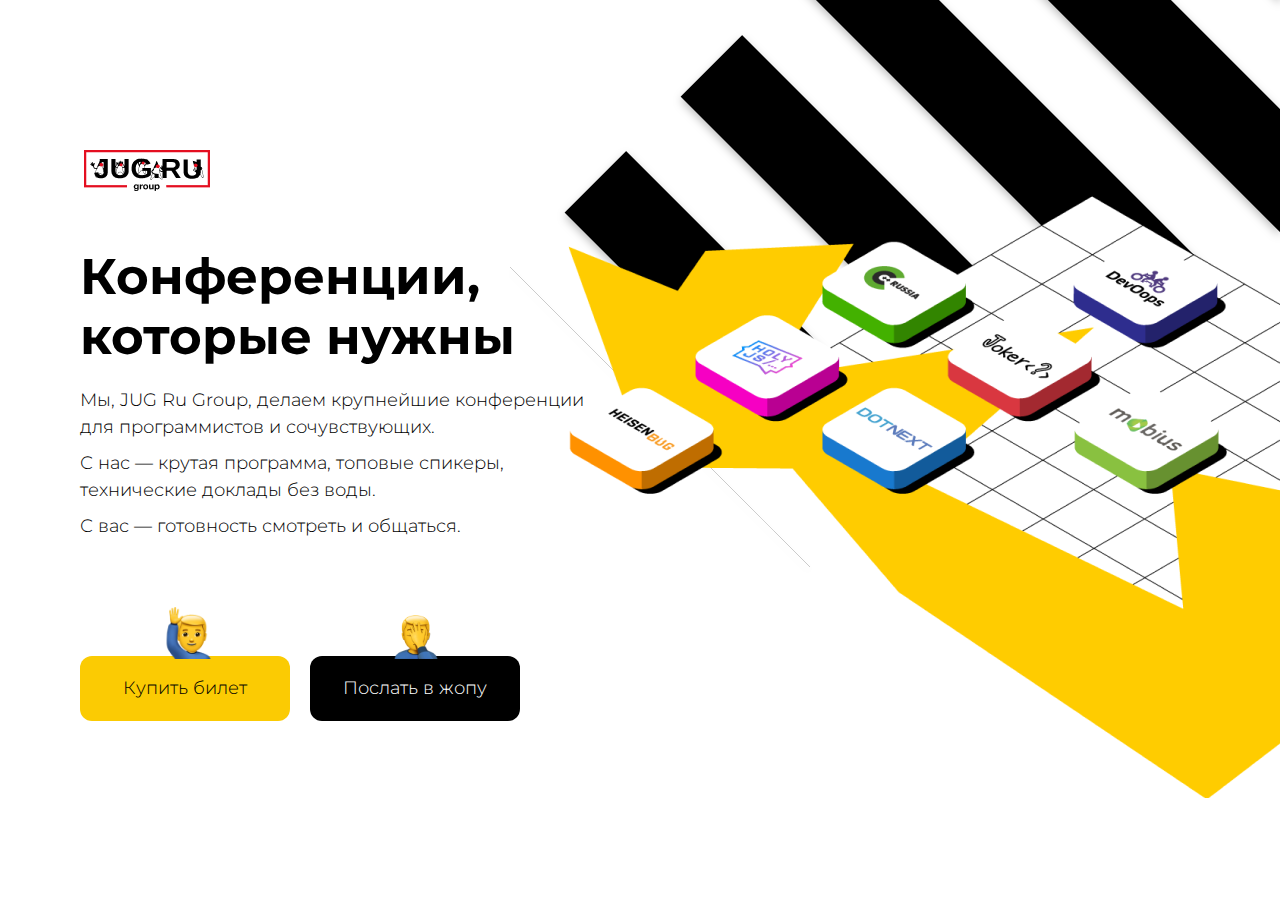
==== index.html @ ccc9b50e "fix adaptability" ====
<!DOCTYPE html><html lang="en"><head><meta charset="UTF-8"><meta name="viewport" content="width=device-width, initial-scale=1.0"><meta name="description" content="Тестовое задание Jug.Ru"><title>Тестовое задание Jug.Ru (Салабай В.Э.)</title><link href="main.8eb572af5f1633dbd9f7.css" rel="stylesheet"></head><body><section class="wrapper"><div class="promo"><div class="promo__info"><a class="logo promo__logo"><img src="logo.png" alt="Логотип Jug.ru"></a><h1 class="promo__title">Конференции, которые нужны</h1><div class="promo__desc"> <p class="promo__text">Мы, JUG Ru Group, делаем крупнейшие конференции для программистов и сочувствующих.</p><p class="promo__text">С нас — крутая программа, топовые спикеры, технические доклады без воды.</p><p class="promo__text">С вас — готовность смотреть и общаться.</p></div><div class="promo__buttons"><a class="button button_theme_primary promo__button promo__button_type_buy" href="#">Купить билет</a><a class="button button_theme_secondary promo__button promo__button_type_go-away" href="#go-away">Послать в жопу</a></div></div><div class="promo__images"><div class="promo__image-animated"></div><div class="promo__image"></div></div></div><div class="modal" id="go-away"><div class="questions"><div class="frame question-about-offline"><h3 class="frame__title question-about-offline__title">Я хочу знать, когда будет офлайн</h3><div class="subscription"><form class="subscription__form"><input class="subscription__input" type="email" placeholder="Укажите email"><button class="subscription__button" type="submit">Подписаться</button></form><p class="subscription__agreement">Нажимая на кнопку вы  соглашаетесь на обработку <a class="subscription-agreement__link" href="#">персональных данных</a></p><p class="subscription__thank">Спасибо, что подписались на нашу рассылку!</p></div></div><div class="frame frame-background-color-black question-why"><h3 class="frame__title question-why__title">Идите в жопу!</h3><ul class="question-why__answers"><li class="question-why__answer"><button class="button-question" value="over price">Вы свои цены видели?</button></li><li class="question-why__answer"><button class="button-question" value="bullshit">Доклады ни о чем</button></li><li class="question-why__answer"><button class="button-question" value="are you crazy">У вас там всё хорошо?</button></li><li class="question-why__answer"><button class="button-question" value="no money">Денег нет, но вы держитесь</button></li></ul><p class="question-why__thank">Спасибо, что поделились!</p></div></div><a class="modal__button-close" href="#" id="come-back">Я кликнул просто посмотреть</a></div></section><script type="text/javascript" src="main.8eb572af5f1633dbd9f7.js"></script></body></html>
---- main.8eb572af5f1633dbd9f7.css ----
@import url(https://fonts.googleapis.com/css2?family=Montserrat:wght@300;400;600;700&display=swap);a,abbr,acronym,address,applet,article,aside,audio,b,big,blockquote,body,canvas,caption,center,cite,code,dd,del,details,dfn,div,dl,dt,em,embed,fieldset,figcaption,figure,footer,form,h1,h2,h3,h4,h5,h6,header,hgroup,html,i,iframe,img,ins,kbd,label,legend,li,mark,menu,nav,object,ol,output,p,pre,q,ruby,s,samp,section,small,span,strike,strong,sub,summary,sup,table,tbody,td,tfoot,th,thead,time,tr,tt,u,ul,var,video{margin:0;padding:0;border:0;font-size:100%;font:inherit;vertical-align:baseline}article,aside,details,figcaption,figure,footer,header,hgroup,menu,nav,section{display:block}body{line-height:1}ol,ul{list-style:none}blockquote,q{quotes:none}blockquote:after,blockquote:before,q:after,q:before{content:"";content:none}table{border-collapse:collapse;border-spacing:0}
/*! normalize.css v8.0.1 | MIT License | github.com/necolas/normalize.css */html{line-height:1.15;-webkit-text-size-adjust:100%}body{margin:0}main{display:block}h1{font-size:2em;margin:.67em 0}hr{-webkit-box-sizing:content-box;box-sizing:content-box;height:0;overflow:visible}pre{font-family:monospace,monospace;font-size:1em}a{background-color:transparent}abbr[title]{border-bottom:none;text-decoration:underline;-webkit-text-decoration:underline dotted;text-decoration:underline dotted}b,strong{font-weight:bolder}code,kbd,samp{font-family:monospace,monospace;font-size:1em}small{font-size:80%}sub,sup{font-size:75%;line-height:0;position:relative;vertical-align:baseline}sub{bottom:-.25em}sup{top:-.5em}img{border-style:none}button,input,optgroup,select,textarea{font-family:inherit;font-size:100%;line-height:1.15;margin:0}button,input{overflow:visible}button,select{text-transform:none}[type=button],[type=reset],[type=submit],button{-webkit-appearance:button}[type=button]::-moz-focus-inner,[type=reset]::-moz-focus-inner,[type=submit]::-moz-focus-inner,button::-moz-focus-inner{border-style:none;padding:0}[type=button]:-moz-focusring,[type=reset]:-moz-focusring,[type=submit]:-moz-focusring,button:-moz-focusring{outline:1px dotted ButtonText}fieldset{padding:.35em .75em .625em}legend{-webkit-box-sizing:border-box;box-sizing:border-box;color:inherit;display:table;max-width:100%;padding:0;white-space:normal}progress{vertical-align:baseline}textarea{overflow:auto}[type=checkbox],[type=radio]{-webkit-box-sizing:border-box;box-sizing:border-box;padding:0}[type=number]::-webkit-inner-spin-button,[type=number]::-webkit-outer-spin-button{height:auto}[type=search]{-webkit-appearance:textfield;outline-offset:-2px}[type=search]::-webkit-search-decoration{-webkit-appearance:none}::-webkit-file-upload-button{-webkit-appearance:button;font:inherit}details{display:block}summary{display:list-item}[hidden],template{display:none}.button{display:inline-block;width:210px;height:65px;padding:19px 33px;border:none;border-radius:12px;font-size:18px;font-weight:300;line-height:27px;text-align:center;text-decoration:none;-webkit-box-sizing:border-box;box-sizing:border-box}.button_theme_primary{background-color:#fbcb03;color:#000}.button_theme_primary:hover{background-color:#e6b901}.button_theme_secondary{background-color:#000;color:#fff}.button_theme_secondary:hover{background-color:rgba(0,0,0,.8)}@media screen and (max-width:768px){.button{width:203px;height:50px;padding:14px 33px;font-size:14px;line-height:21px}}@media screen and (max-width:500px){.button{width:133px;height:42px;padding:12px 18px;font-size:11px;line-height:16px}}.button-question{max-width:441px;width:100%;height:50px;white-space:nowrap;padding:0 20px;background-color:#000;border:1px solid #fff;border-radius:45px;color:#fff;font-size:14px;cursor:pointer;-webkit-box-sizing:border-box;box-sizing:border-box;outline:none}.button-question:hover{color:#000;background-color:#fff}@media screen and (max-width:500px){.button-question{height:35px;font-size:12px;line-height:16px}}.logo{display:inline-block}.modal{position:fixed;top:0;right:0;bottom:0;left:0;padding:90px 50px 85px;background:#fff;z-index:1050;opacity:0;-webkit-transition:opacity .4s ease-in;transition:opacity .4s ease-in;pointer-events:none}.modal:target{opacity:1;overflow-y:auto;pointer-events:auto}.modal__button-close{font-size:28px;font-weight:600;line-height:36px;position:relative;padding-left:55px;color:#000;text-decoration:none}.modal__button-close:before{content:"";display:inline-block;-webkit-box-sizing:border-box;box-sizing:border-box;width:30px;height:30px;border-bottom:4px solid #000;border-left:4px solid #000;position:absolute;top:3px;left:20px;-webkit-transform:rotate(45deg);transform:rotate(45deg)}@media screen and (max-width:768px){.modal__button-close:before{top:-3px;left:4px}}@media screen and (max-width:500px){.modal__button-close:before{top:-3px;left:4px;width:15px;height:15px}}@media screen and (max-width:768px){.modal__button-close{font-size:20px;line-height:26px;padding-left:38px}}@media screen and (max-width:500px){.modal__button-close{font-size:14px;line-height:18px;padding-left:38px}}@media screen and (max-width:768px){.modal{padding:60px;text-align:center}}@media screen and (max-width:500px){.modal{padding:20px}}.frame{-webkit-box-flex:1;-ms-flex:1 1 50%;flex:1 1 50%;max-width:610px;height:498px;-webkit-box-sizing:border-box;box-sizing:border-box;padding:50px 50px 0;border-radius:20px;border:1px solid #e5e5e5}.frame-background-color-black{background-color:#000;color:#fff}.frame__title{font-size:28px;font-weight:600;line-height:36px;text-align:left}@media screen and (max-width:768px){.frame__title{font-size:16px;line-height:21px}}@media screen and (max-width:768px){.frame{max-width:none;border:none}}.promo{display:grid;grid-template-columns:repeat(3,1fr);grid-template-rows:repeat(2,1fr);max-width:1400px;margin:0 auto}.promo__info{grid-row:1/3;grid-column:1/4;margin:150px 0 20px 80px;z-index:2}@media screen and (max-width:1250px){.promo__info{margin-top:130px}}@media screen and (max-width:1024px){.promo__info{margin-top:225px}}@media screen and (max-width:768px){.promo__info{margin-left:60px}}@media screen and (max-width:500px){.promo__info{margin:233px 15px 20px 20px}}.promo__logo{width:126px;margin-bottom:53px;margin-left:4px}@media screen and (max-width:768px){.promo__logo{margin-bottom:47px}}@media screen and (max-width:500px){.promo__logo{width:111px;margin-bottom:28px;margin-left:0}}.promo__title{font-size:50px;font-weight:700;line-height:60px;margin:0 0 20px;max-width:540px}@media screen and (max-width:768px){.promo__title{font-size:36px;line-height:43px;max-width:450px}}@media screen and (max-width:500px){.promo__title{font-size:28px;line-height:34px;max-width:350px}}.promo__desc{font-size:18px;font-weight:300;line-height:27px;margin-bottom:116px;max-width:540px}@media screen and (max-width:768px){.promo__desc{font-size:16px;line-height:24px;max-width:480px;margin-bottom:86px}}@media screen and (max-width:500px){.promo__desc{font-size:12px;line-height:18px;margin-bottom:58px;max-width:280px}}.promo__text{margin-bottom:9px}@media screen and (max-width:500px){.promo__text{margin-bottom:8px}}.promo__images{position:relative;grid-row:1/3;grid-column:2/4;overflow:hidden;z-index:1}@media screen and (max-width:500px){.promo__images{grid-column:1/4}}.promo__image-animated{position:absolute;width:150%;height:590px;top:-23px;right:0;overflow:hidden;-webkit-filter:drop-shadow(0 4px 4px rgba(0,0,0,.25));filter:drop-shadow(0 4px 4px rgba(0,0,0,.25))}.promo__image-animated:after{display:inline-block;content:"";position:absolute;top:-120px;right:-220px;width:820px;height:820px;background-image:repeating-linear-gradient(transparent,transparent 77px,#000 0,#000 164px);-webkit-transform:rotate(-135deg);transform:rotate(-135deg);background-position:50%;background-size:320px;-webkit-animation:scrollBad 10s linear infinite;animation:scrollBad 10s linear infinite;z-index:-1}@-webkit-keyframes scrollBad{0%{background-position:0 0}to{background-position:820px 820px}}@keyframes scrollBad{0%{background-position:0 0}to{background-position:820px 820px}}@media screen and (max-width:1250px){.promo__image-animated{-webkit-transform:scale(.8);transform:scale(.8);top:-60px;right:-150px}}@media screen and (max-width:1024px){.promo__image-animated{-webkit-transform:scale(.7);transform:scale(.7);top:-160px;right:-150px}}@media screen and (max-width:768px){.promo__image-animated{-webkit-transform:scale(.6);transform:scale(.6);top:-200px;right:-210px;width:200%}}@media screen and (max-width:600px){.promo__image-animated{-webkit-transform:scale(.5);transform:scale(.5);right:-280px;width:230%}}@media screen and (max-width:500px){.promo__image-animated{-webkit-transform:scale(.4);transform:scale(.4);top:-263px;right:-320px;width:210%}}@media screen and (max-width:320px){.promo__image-animated{top:-243px;right:-290px;width:250%}}.promo__image{position:relative;margin-top:187px;height:611px;background:url(0531470d0b500984658a4d31791e6f87.png) no-repeat;background-size:contain;background-position:100%}@media screen and (max-width:1250px){.promo__image{margin-left:35%;margin-top:140px}}@media screen and (max-width:1024px){.promo__image{margin-left:25%;margin-top:0}}@media screen and (max-width:768px){.promo__image{margin-right:-8px;margin-left:17%;margin-top:-30px}}@media screen and (max-width:500px){.promo__image{margin-top:-93px}}@media screen and (max-width:320px){.promo__image{margin-right:0;margin-left:16%;margin-top:-133px}}.promo__buttons .button:first-child{margin-right:20px}@media screen and (max-width:500px){.promo__buttons .button:first-child{margin-right:14px}}.promo__button{position:relative}.promo__button:before{content:"";display:inline-block;position:absolute;top:0;left:0;background-size:contain}.promo__button_type_buy:before{width:52px;height:52px;background-image:url(2744b08a8b315a1793cc5ee055fe0ab9.png);top:-49px;left:83px}@media screen and (max-width:500px){.promo__button_type_buy:before{width:35px;height:34px;top:-34px;left:50px}}.promo__button_type_go-away:before{width:44px;height:44px;background-image:url(30cf911653f4abfeaf3809a67dad6f0c.png);top:-41px;left:84px}@media screen and (max-width:500px){.promo__button_type_go-away:before{width:28px;height:28px;top:-28px;left:52px}}@media screen and (max-width:1250px){.promo{grid-template-columns:repeat(3,1fr)}}.questions{display:-webkit-box;display:-ms-flexbox;display:flex;-webkit-box-pack:center;-ms-flex-pack:center;justify-content:center;margin:0 auto 75px}@media screen and (max-width:768px){.questions{-webkit-box-orient:vertical;-webkit-box-direction:normal;-ms-flex-direction:column;flex-direction:column;margin-bottom:60px}}@media screen and (max-width:500px){.questions{margin-bottom:6px}}.question-about-offline{margin-right:45px}.question-about-offline__title{margin:0 0 150px 55px;position:relative;max-width:300px}@media screen and (max-width:768px){.question-about-offline__title{margin-left:75px;margin-bottom:63px}}@media screen and (max-width:500px){.question-about-offline__title{margin-left:70px;margin-bottom:35px}}.question-about-offline__title:before{content:"";display:inline-block;position:absolute;top:5px;left:-80px;width:60px;height:60px;background-image:url(2744b08a8b315a1793cc5ee055fe0ab9.png);background-size:cover}@media screen and (max-width:500px){.question-about-offline__title:before{width:40px;height:40px;top:0;left:-50px}}@media screen and (max-width:1250px){.question-about-offline{margin-right:10px}}@media screen and (max-width:768px){.question-about-offline{-webkit-box-ordinal-group:3;-ms-flex-order:2;order:2;margin-right:0}}@media screen and (max-width:500px){.question-about-offline{padding:30px 0}}.question-why__title{margin:0 0 80px 55px;position:relative}.question-why__title:before{content:"";display:inline-block;position:absolute;top:-13px;left:-81px;width:60px;height:60px;background-image:url(30cf911653f4abfeaf3809a67dad6f0c.png);background-size:cover}@media screen and (max-width:500px){.question-why__title:before{width:40px;height:40px;top:-10px;left:-51px}}@media screen and (max-width:768px){.question-why__title{margin-left:75px}}@media screen and (max-width:500px){.question-why__title{margin-left:40px;margin-bottom:49px}}.question-why__answers{text-align:center}.question-why__answer{margin-bottom:20px;display:block}@media screen and (max-width:500px){.question-why__answer{margin-bottom:10px}}.question-why__thank{display:none;font-size:28px;line-height:36px;font-weight:600;text-align:center;margin-top:130px;margin-bottom:50px;position:relative}.question-why__thank:before{content:"";display:inline-block;position:absolute;top:-120px;left:195px;width:100px;height:100px;background-image:url(e530774f63c673fd638f4cde5f1fc2ba.png)}.question-why_status_success .question-why__answer,.question-why_status_success .question-why__answers,.question-why_status_success .question-why__title{display:none}.question-why_status_success .question-why__thank{display:block}@media screen and (max-width:768px){.question-why{-webkit-box-ordinal-group:2;-ms-flex-order:1;order:1;margin-bottom:20px}}@media screen and (max-width:500px){.question-why{margin-bottom:10px}}.subscription__form{margin-bottom:100px;display:-webkit-box;display:-ms-flexbox;display:flex;-ms-flex-wrap:wrap;flex-wrap:wrap}@media screen and (max-width:1250px){.subscription__form{margin-bottom:20px}}@media screen and (max-width:768px){.subscription__form{margin-bottom:20px}}@media screen and (max-width:500px){.subscription__form{-ms-flex-wrap:nowrap;flex-wrap:nowrap}}.subscription__input{background-color:#f8f8f8;border:none;padding:16px 28px;border-radius:7px;outline:none;margin-right:10px;margin-bottom:20px;min-width:141px}.subscription__input::-webkit-input-placeholder{color:#a9a9a9;font-size:14px;line-height:14px}.subscription__input::-moz-placeholder{color:#a9a9a9;font-size:14px;line-height:14px}.subscription__input:-ms-input-placeholder{color:#a9a9a9;font-size:14px;line-height:14px}.subscription__input::-ms-input-placeholder{color:#a9a9a9;font-size:14px;line-height:14px}.subscription__input::placeholder{color:#a9a9a9;font-size:14px;line-height:14px}@media screen and (max-width:500px){.subscription__input::-webkit-input-placeholder{font-size:11px}.subscription__input::-moz-placeholder{font-size:11px}.subscription__input:-ms-input-placeholder{font-size:11px}.subscription__input::-ms-input-placeholder{font-size:11px}.subscription__input::placeholder{font-size:11px}}@media screen and (max-width:500px){.subscription__input{padding:11px 14px}}.subscription__button{width:161px;height:50px;padding:16px 30px;margin:0 auto;border:1px solid #e5e5e5;border-radius:11px;font-size:14px;line-height:18px;cursor:pointer;outline:none}@media screen and (max-width:500px){.subscription__button{width:103px;height:38px;font-size:11px;line-height:14px;padding:12px}}.subscription__agreement{font-size:12px;line-height:18px;color:#e5e5e5;max-width:235px}.subscription__thank{display:none;font-size:14px;line-height:18px;text-align:center;padding-top:16px}.subscription_status_success .subscription__agreement,.subscription_status_success .subscription__form{display:none}.subscription_status_success .subscription__thank{display:block}@media screen and (max-width:768px){.subscription{max-width:500px;margin:0 auto}}.subscription-agreement__link{color:#e5e5e5}body{font-family:Montserrat,Arial,Helvetica,sans-serif;font-weight:400;color:#000}.overflow{overflow:hidden}img{width:100%;height:auto}
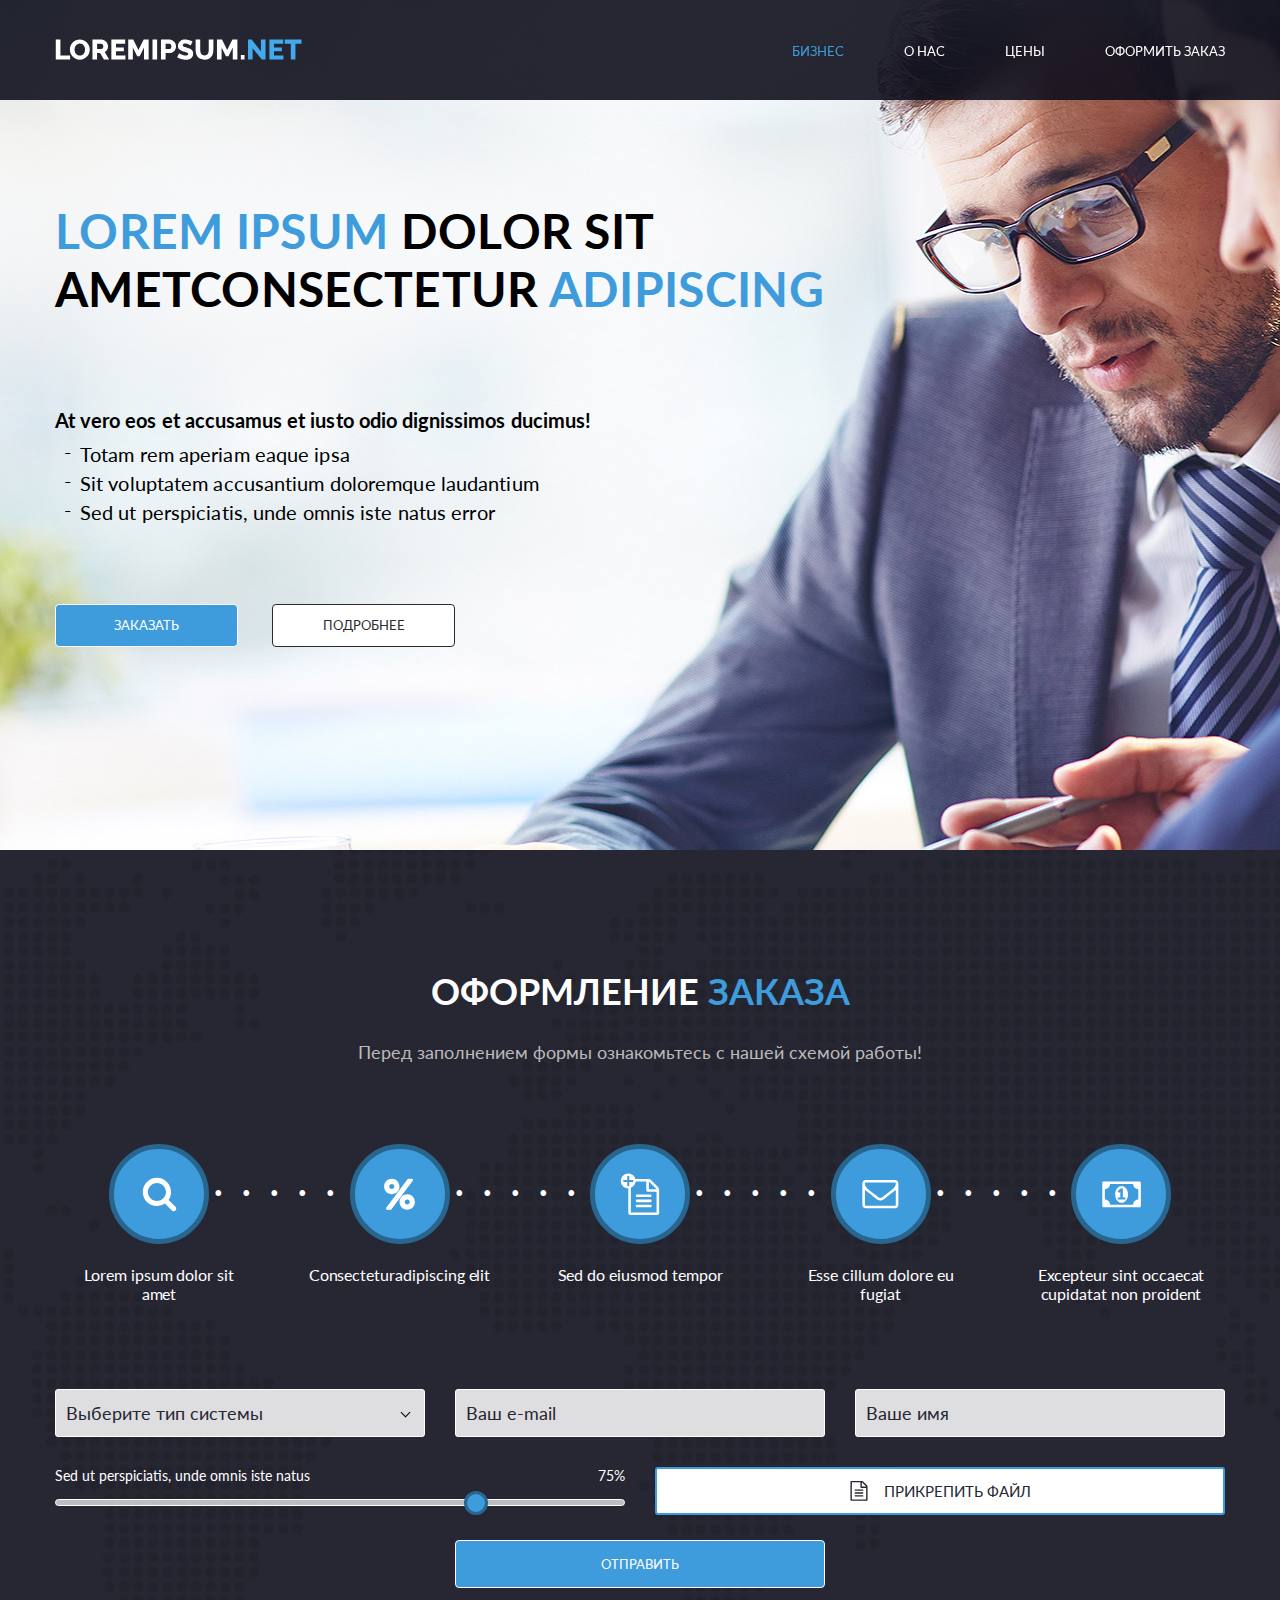
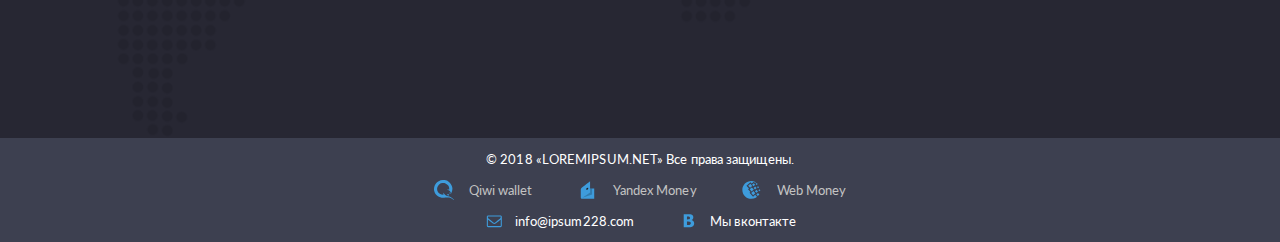
==== commit 71958d41: "test employcity" ====
--- a/index.html
+++ b/index.html
@@ -1 +1 @@
-<!DOCTYPE html><html lang="en"><head><meta charset="UTF-8"><meta name="viewport" content="width=device-width, initial-scale=1.0"><meta name="description" content="Тестовое задание Jug.Ru"><title>Тестовое задание Jug.Ru (Салабай В.Э.)</title><link href="main.8eb572af5f1633dbd9f7.css" rel="stylesheet"></head><body><section class="wrapper"><div class="promo"><div class="promo__info"><a class="logo promo__logo"><img src="logo.png" alt="Логотип Jug.ru"></a><h1 class="promo__title">Конференции, которые нужны</h1><div class="promo__desc"> <p class="promo__text">Мы, JUG Ru Group, делаем крупнейшие конференции для программистов и сочувствующих.</p><p class="promo__text">С нас — крутая программа, топовые спикеры, технические доклады без воды.</p><p class="promo__text">С вас — готовность смотреть и общаться.</p></div><div class="promo__buttons"><a class="button button_theme_primary promo__button promo__button_type_buy" href="#">Купить билет</a><a class="button button_theme_secondary promo__button promo__button_type_go-away" href="#go-away">Послать в жопу</a></div></div><div class="promo__images"><div class="promo__image-animated"></div><div class="promo__image"></div></div></div><div class="modal" id="go-away"><div class="questions"><div class="frame question-about-offline"><h3 class="frame__title question-about-offline__title">Я хочу знать, когда будет офлайн</h3><div class="subscription"><form class="subscription__form"><input class="subscription__input" type="email" placeholder="Укажите email"><button class="subscription__button" type="submit">Подписаться</button></form><p class="subscription__agreement">Нажимая на кнопку вы  соглашаетесь на обработку <a class="subscription-agreement__link" href="#">персональных данных</a></p><p class="subscription__thank">Спасибо, что подписались на нашу рассылку!</p></div></div><div class="frame frame-background-color-black question-why"><h3 class="frame__title question-why__title">Идите в жопу!</h3><ul class="question-why__answers"><li class="question-why__answer"><button class="button-question" value="over price">Вы свои цены видели?</button></li><li class="question-why__answer"><button class="button-question" value="bullshit">Доклады ни о чем</button></li><li class="question-why__answer"><button class="button-question" value="are you crazy">У вас там всё хорошо?</button></li><li class="question-why__answer"><button class="button-question" value="no money">Денег нет, но вы держитесь</button></li></ul><p class="question-why__thank">Спасибо, что поделились!</p></div></div><a class="modal__button-close" href="#" id="come-back">Я кликнул просто посмотреть</a></div></section><script type="text/javascript" src="main.8eb572af5f1633dbd9f7.js"></script></body></html>+<!doctype html><html lang="ru"><head><meta charset="UTF-8"/><meta http-equiv="X-UA-Compatible" content="IE=edge"/><meta name="viewport" content="width=device-width,initial-scale=1"/><title>Test Salabay V (salabay.v@gmail.com)</title><script defer="defer" src="bundle.js"></script><link href="./styles/main.css" rel="stylesheet"></head><body><header class="header"><div class="header__wrapper wrapper"><a href="#" class="logo"></a><div class="mobile-menu-icon" id="js-mobile-menu-icon"><span class="mobile-menu-icon__line"></span></div><nav class="menu" id="js-menu"><ul class="menu__list"><li class="menu__item"><a href="#" class="menu__link menu__link_active">Бизнес</a></li><li class="menu__item"><a href="#" class="menu__link">О нас</a></li><li class="menu__item"><a href="#" class="menu__link">Цены</a></li><li class="menu__item"><a href="#" class="menu__link">Оформить заказ</a></li></ul></nav></div></header><main><section class="promo"><div class="promo__wrapper wrapper"><h1 class="promo__title"><span class="highlight">Lorem ipsum</span> dolor sit ametconsectetur <span class="highlight">adipiscing</span></h1><div class="promo__content"><p class="promo__text">At vero eos et accusamus et iusto odio dignissimos ducimus!</p><ul class="promo__list"><li class="promo__item">Totam rem aperiam eaque ipsa</li><li class="promo__item">Sit voluptatem accusantium doloremque laudantium</li><li class="promo__item">Sed ut perspiciatis, unde omnis iste natus error</li></ul></div><div class="promo__action"><a href="#" class="promo__button button button_size_small">Заказать</a> <a href="#" class="promo__button button button_size_small button_color_white">Подробнее</a></div></div></section><section class="ordering"><div class="ordering__wrapper wrapper"><h2 class="ordering__title">Оформление <span class="highlight">Заказа</span></h2><p class="ordering__subtitle">Перед заполнением формы ознакомьтесь с нашей схемой работы!</p><ul class="ordering__work-scheme work-scheme"><li class="work-scheme__item work-scheme__item_step_1"><div class="work-scheme__icon"></div><p class="work-scheme__text">Lorem ipsum dolor sit amet</p></li><li class="work-scheme__item work-scheme__item_step_2"><div class="work-scheme__icon"></div><p class="work-scheme__text">Сonsecteturadipiscing elit</p></li><li class="work-scheme__item work-scheme__item_step_3"><div class="work-scheme__icon"></div><p class="work-scheme__text">Sed do eiusmod tempor</p></li><li class="work-scheme__item work-scheme__item_step_4"><div class="work-scheme__icon"></div><p class="work-scheme__text">Esse cillum dolore eu fugiat</p></li><li class="work-scheme__item work-scheme__item_step_5"><div class="work-scheme__icon"></div><p class="work-scheme__text">Excepteur sint occaecat cupidatat non proident</p></li></ul><form class="form"><div class="form__container"><div class="form__item select js-select" tabindex="1"><input class="select__input" type="hidden" name="type-system" value=""/><div class="select__button js-select-button">Выберите тип системы</div><ul class="select__list"><li class="select__item js-select-option" data-value="1">Sed ut perspiciatis</li><li class="select__item js-select-option" data-value="2">Nemo enim ipsam</li><li class="select__item js-select-option" data-value="3">Et harum quidemm</li><li class="select__item js-select-option" data-value="4">Temporibus autem</li><li class="select__item js-select-option" data-value="5">Itaque earum rerum</li></ul></div><input class="form__item input" type="email" placeholder="Ваш e-mail" name="email"/> <input class="form__item input" placeholder="Ваше имя" name="name"/><div class="form__item input-range"><p class="input-range__text">Sed ut perspiciatis, unde omnis iste natus</p><div class="input-range__value" min="0" max="100" id="js-input-range-value">75%</div><input class="input-range__line" type="range" name="percent" id="js-input-range" value="75"/></div><div class="form__item input-file"><label for="input-file" class="input-file__label"><span class="input-file__icon"></span> Прикрепить файл</label> <input id="input-file" type="file" name="file"/></div></div><input type="submit" class="form__button button button_size_medium" value="Отправить"/></form></div></section></main><footer class="footer"><div class="footer__wrapper wrapper"><p class="footer__item copyright">© 2018 «LOREMIPSUM.NET» Все права защищены.</p><ul class="footer__item payments"><li class="payments__item payments_qiwiwallet"><span class="payments__icon"></span><p class="payments__name">Qiwi wallet</p></li><li class="payments__item payments_yandexmoney"><span class="payments__icon"></span><p class="payments__name">Yandex Money</p></li><li class="payments__item payments_webmoney"><span class="payments__icon"></span><p class="payments__name">Web Money</p></li></ul><ul class="footer__item contacts"><li class="contacts__item contacts_email"><a href="#" class="contacts__link"><span class="contacts__icon"></span><p class="contacts__name">info@ipsum228.com</p></a></li><li class="contacts__item contacts_vk"><a href="#" class="contacts__link"><span class="contacts__icon"></span><p class="contacts__name">Мы вконтакте</p></a></li></ul></div></footer></body></html>--- a/styles/main.css
+++ b/styles/main.css
@@ -0,0 +1,352 @@
+@import url(https://fonts.googleapis.com/css2?family=Lato:wght@400;700;900&display=swap);
+/*! normalize.css v8.0.1 | MIT License | github.com/necolas/normalize.css */
+
+/* Document
+   ========================================================================== */
+
+/**
+ * 1. Correct the line height in all browsers.
+ * 2. Prevent adjustments of font size after orientation changes in iOS.
+ */
+
+html {
+  line-height: 1.15; /* 1 */
+  -webkit-text-size-adjust: 100%; /* 2 */
+}
+
+/* Sections
+   ========================================================================== */
+
+/**
+ * Remove the margin in all browsers.
+ */
+
+body {
+  margin: 0;
+}
+
+/**
+ * Render the `main` element consistently in IE.
+ */
+
+main {
+  display: block;
+}
+
+/**
+ * Correct the font size and margin on `h1` elements within `section` and
+ * `article` contexts in Chrome, Firefox, and Safari.
+ */
+
+h1 {
+  font-size: 2em;
+  margin: 0.67em 0;
+}
+
+/* Grouping content
+   ========================================================================== */
+
+/**
+ * 1. Add the correct box sizing in Firefox.
+ * 2. Show the overflow in Edge and IE.
+ */
+
+hr {
+  box-sizing: content-box; /* 1 */
+  height: 0; /* 1 */
+  overflow: visible; /* 2 */
+}
+
+/**
+ * 1. Correct the inheritance and scaling of font size in all browsers.
+ * 2. Correct the odd `em` font sizing in all browsers.
+ */
+
+pre {
+  font-family: monospace, monospace; /* 1 */
+  font-size: 1em; /* 2 */
+}
+
+/* Text-level semantics
+   ========================================================================== */
+
+/**
+ * Remove the gray background on active links in IE 10.
+ */
+
+a {
+  background-color: transparent;
+}
+
+/**
+ * 1. Remove the bottom border in Chrome 57-
+ * 2. Add the correct text decoration in Chrome, Edge, IE, Opera, and Safari.
+ */
+
+abbr[title] {
+  border-bottom: none; /* 1 */
+  text-decoration: underline; /* 2 */
+  text-decoration: underline dotted; /* 2 */
+}
+
+/**
+ * Add the correct font weight in Chrome, Edge, and Safari.
+ */
+
+b,
+strong {
+  font-weight: bolder;
+}
+
+/**
+ * 1. Correct the inheritance and scaling of font size in all browsers.
+ * 2. Correct the odd `em` font sizing in all browsers.
+ */
+
+code,
+kbd,
+samp {
+  font-family: monospace, monospace; /* 1 */
+  font-size: 1em; /* 2 */
+}
+
+/**
+ * Add the correct font size in all browsers.
+ */
+
+small {
+  font-size: 80%;
+}
+
+/**
+ * Prevent `sub` and `sup` elements from affecting the line height in
+ * all browsers.
+ */
+
+sub,
+sup {
+  font-size: 75%;
+  line-height: 0;
+  position: relative;
+  vertical-align: baseline;
+}
+
+sub {
+  bottom: -0.25em;
+}
+
+sup {
+  top: -0.5em;
+}
+
+/* Embedded content
+   ========================================================================== */
+
+/**
+ * Remove the border on images inside links in IE 10.
+ */
+
+img {
+  border-style: none;
+}
+
+/* Forms
+   ========================================================================== */
+
+/**
+ * 1. Change the font styles in all browsers.
+ * 2. Remove the margin in Firefox and Safari.
+ */
+
+button,
+input,
+optgroup,
+select,
+textarea {
+  font-family: inherit; /* 1 */
+  font-size: 100%; /* 1 */
+  line-height: 1.15; /* 1 */
+  margin: 0; /* 2 */
+}
+
+/**
+ * Show the overflow in IE.
+ * 1. Show the overflow in Edge.
+ */
+
+button,
+input { /* 1 */
+  overflow: visible;
+}
+
+/**
+ * Remove the inheritance of text transform in Edge, Firefox, and IE.
+ * 1. Remove the inheritance of text transform in Firefox.
+ */
+
+button,
+select { /* 1 */
+  text-transform: none;
+}
+
+/**
+ * Correct the inability to style clickable types in iOS and Safari.
+ */
+
+button,
+[type="button"],
+[type="reset"],
+[type="submit"] {
+  -webkit-appearance: button;
+}
+
+/**
+ * Remove the inner border and padding in Firefox.
+ */
+
+button::-moz-focus-inner,
+[type="button"]::-moz-focus-inner,
+[type="reset"]::-moz-focus-inner,
+[type="submit"]::-moz-focus-inner {
+  border-style: none;
+  padding: 0;
+}
+
+/**
+ * Restore the focus styles unset by the previous rule.
+ */
+
+button:-moz-focusring,
+[type="button"]:-moz-focusring,
+[type="reset"]:-moz-focusring,
+[type="submit"]:-moz-focusring {
+  outline: 1px dotted ButtonText;
+}
+
+/**
+ * Correct the padding in Firefox.
+ */
+
+fieldset {
+  padding: 0.35em 0.75em 0.625em;
+}
+
+/**
+ * 1. Correct the text wrapping in Edge and IE.
+ * 2. Correct the color inheritance from `fieldset` elements in IE.
+ * 3. Remove the padding so developers are not caught out when they zero out
+ *    `fieldset` elements in all browsers.
+ */
+
+legend {
+  box-sizing: border-box; /* 1 */
+  color: inherit; /* 2 */
+  display: table; /* 1 */
+  max-width: 100%; /* 1 */
+  padding: 0; /* 3 */
+  white-space: normal; /* 1 */
+}
+
+/**
+ * Add the correct vertical alignment in Chrome, Firefox, and Opera.
+ */
+
+progress {
+  vertical-align: baseline;
+}
+
+/**
+ * Remove the default vertical scrollbar in IE 10+.
+ */
+
+textarea {
+  overflow: auto;
+}
+
+/**
+ * 1. Add the correct box sizing in IE 10.
+ * 2. Remove the padding in IE 10.
+ */
+
+[type="checkbox"],
+[type="radio"] {
+  box-sizing: border-box; /* 1 */
+  padding: 0; /* 2 */
+}
+
+/**
+ * Correct the cursor style of increment and decrement buttons in Chrome.
+ */
+
+[type="number"]::-webkit-inner-spin-button,
+[type="number"]::-webkit-outer-spin-button {
+  height: auto;
+}
+
+/**
+ * 1. Correct the odd appearance in Chrome and Safari.
+ * 2. Correct the outline style in Safari.
+ */
+
+[type="search"] {
+  -webkit-appearance: textfield; /* 1 */
+  outline-offset: -2px; /* 2 */
+}
+
+/**
+ * Remove the inner padding in Chrome and Safari on macOS.
+ */
+
+[type="search"]::-webkit-search-decoration {
+  -webkit-appearance: none;
+}
+
+/**
+ * 1. Correct the inability to style clickable types in iOS and Safari.
+ * 2. Change font properties to `inherit` in Safari.
+ */
+
+::-webkit-file-upload-button {
+  -webkit-appearance: button; /* 1 */
+  font: inherit; /* 2 */
+}
+
+/* Interactive
+   ========================================================================== */
+
+/*
+ * Add the correct display in Edge, IE 10+, and Firefox.
+ */
+
+details {
+  display: block;
+}
+
+/*
+ * Add the correct display in all browsers.
+ */
+
+summary {
+  display: list-item;
+}
+
+/* Misc
+   ========================================================================== */
+
+/**
+ * Add the correct display in IE 10+.
+ */
+
+template {
+  display: none;
+}
+
+/**
+ * Add the correct display in IE 10.
+ */
+
+[hidden] {
+  display: none;
+}
+
+*{box-sizing:border-box}body{font-family:"Lato",sans-serif;color:#000}.wrapper{max-width:1170px;margin:0 auto;display:flex}.button{display:inline-block;padding:12px 10px;min-width:183px;text-align:center;background-color:#3e9cdc;color:#fff;border:1px solid #fff;border-radius:4px;font-size:13px;line-height:16px;text-transform:uppercase;text-decoration:none;cursor:pointer;transition:box-shadow .3s ease-in-out}.button:hover{box-shadow:#26394d 0px 20px 30px -10px}.button_color_white{background-color:#fff;color:#2a2b30;border:1px solid #2a2b30}.button_size_small{height:43px}.button_size_medium{height:48px}@media(max-width: 768px){.button{min-width:140px;padding:8px 10px}}.highlight{color:#3e9cdc}.header{background-color:rgba(16,16,29,.9);position:fixed;width:100%;z-index:20;padding:0 20px}.header__wrapper{justify-content:space-between;align-items:center;height:100px;position:relative}@media(max-width: 1024px){.header__wrapper{height:50px}}.mobile-menu-icon{display:none;height:40px;cursor:pointer}.mobile-menu-icon__line{display:block;width:40px;height:2px;background-color:#fff;position:relative;-webkit-transition:all .33s linear;transition:all .33s linear}.mobile-menu-icon__line::before,.mobile-menu-icon__line::after{content:"";display:block;width:40px;height:2px;background-color:#fff;position:absolute;-webkit-transition:all .5s linear;transition:all .5s linear}.mobile-menu-icon__line::before{top:-13px}.mobile-menu-icon__line::after{top:13px}.mobile-menu-icon_open .mobile-menu-icon__line{background:transparent}.mobile-menu-icon_open .mobile-menu-icon__line::before{top:0;transform:rotate(45deg)}.mobile-menu-icon_open .mobile-menu-icon__line::after{top:0;transform:rotate(-45deg)}@media(max-width: 1024px){.mobile-menu-icon{display:flex;justify-content:center;align-items:center}}.menu__list{display:flex;list-style:none;padding-left:0}.menu__item{margin-left:60px}.menu__link{color:#fff;font-weight:400;font-size:13px;line-height:16px;text-decoration:none;text-transform:uppercase;transition:.2s}.menu__link_active{color:#3e9cdc;cursor:default}.menu__link:hover{color:#3e9cdc}@media(max-width: 1024px){.menu{background-color:rgba(16,16,29,.9);width:320px;height:100%;position:fixed;top:50px;right:-320px;-webkit-transition:all .5s linear;transition:all .5s linear}.menu__list{flex-direction:column}.menu__item{margin:0}.menu__link{display:block;margin:0;padding:10px 20px;-webkit-transition:transform .5s linear;transition:transform .5s linear}.menu__link:hover{transform:translateX(10px)}.menu__link_active:hover{transform:none}.menu_open{right:0}}.logo{background-image:url([data-uri]);background-repeat:no-repeat;background-position:center;background-size:100%;width:247px;height:35px}@media(max-width: 1024px){.logo{width:150px}}.promo{background-image:url([data-uri]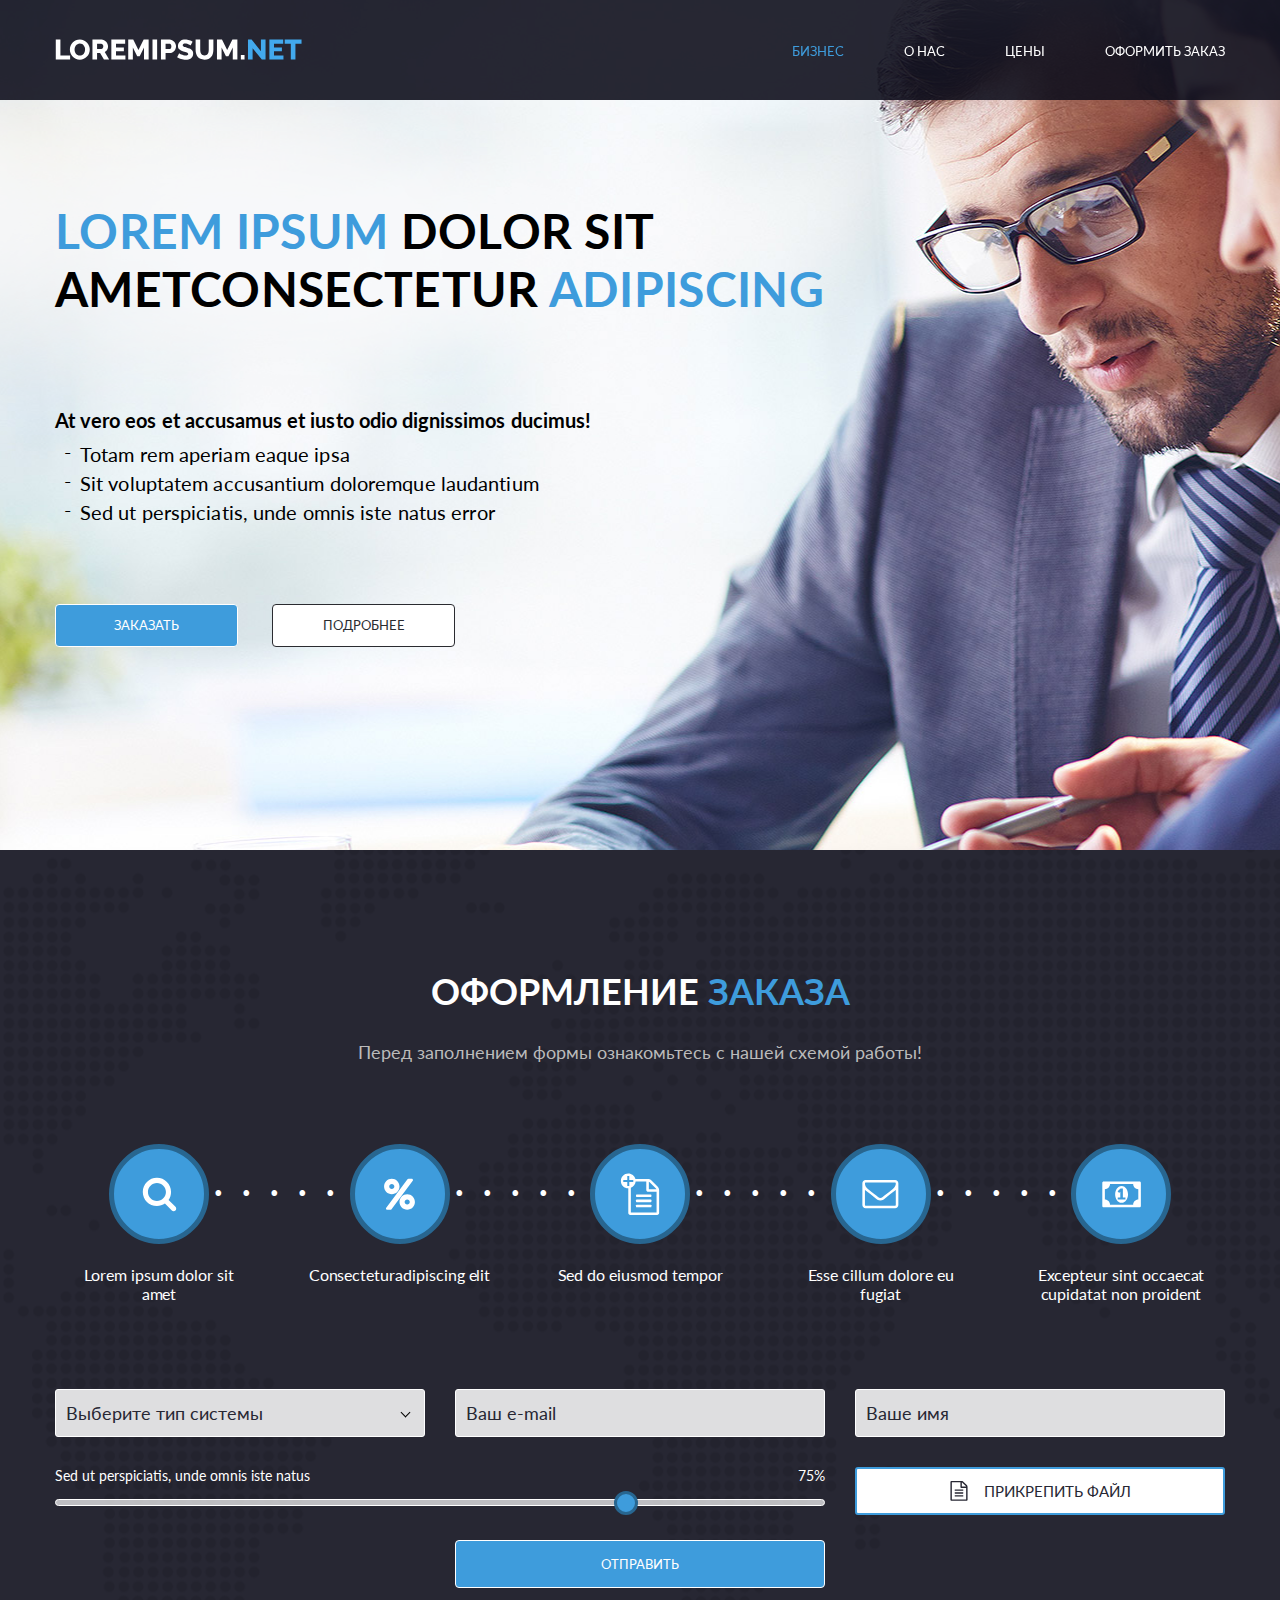
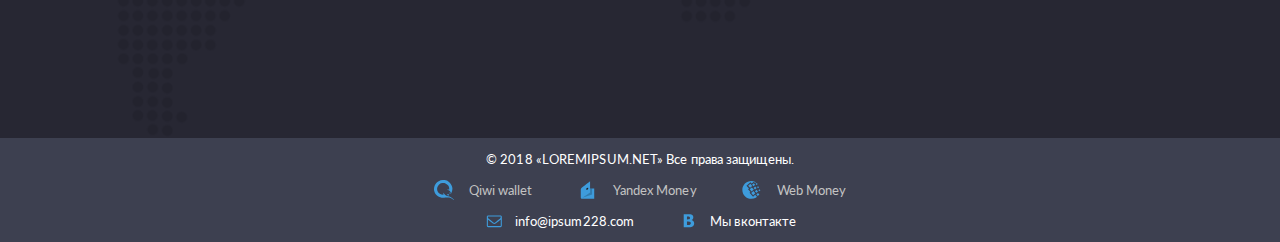
==== commit a05dc083: "update employcity-test" ====
--- a/index.html
+++ b/index.html
@@ -1 +1 @@
-<!doctype html><html lang="ru"><head><meta charset="UTF-8"/><meta http-equiv="X-UA-Compatible" content="IE=edge"/><meta name="viewport" content="width=device-width,initial-scale=1"/><title>Test Salabay V (salabay.v@gmail.com)</title><script defer="defer" src="bundle.js"></script><link href="./styles/main.css" rel="stylesheet"></head><body><header class="header"><div class="header__wrapper wrapper"><a href="#" class="logo"></a><div class="mobile-menu-icon" id="js-mobile-menu-icon"><span class="mobile-menu-icon__line"></span></div><nav class="menu" id="js-menu"><ul class="menu__list"><li class="menu__item"><a href="#" class="menu__link menu__link_active">Бизнес</a></li><li class="menu__item"><a href="#" class="menu__link">О нас</a></li><li class="menu__item"><a href="#" class="menu__link">Цены</a></li><li class="menu__item"><a href="#" class="menu__link">Оформить заказ</a></li></ul></nav></div></header><main><section class="promo"><div class="promo__wrapper wrapper"><h1 class="promo__title"><span class="highlight">Lorem ipsum</span> dolor sit ametconsectetur <span class="highlight">adipiscing</span></h1><div class="promo__content"><p class="promo__text">At vero eos et accusamus et iusto odio dignissimos ducimus!</p><ul class="promo__list"><li class="promo__item">Totam rem aperiam eaque ipsa</li><li class="promo__item">Sit voluptatem accusantium doloremque laudantium</li><li class="promo__item">Sed ut perspiciatis, unde omnis iste natus error</li></ul></div><div class="promo__action"><a href="#" class="promo__button button button_size_small">Заказать</a> <a href="#" class="promo__button button button_size_small button_color_white">Подробнее</a></div></div></section><section class="ordering"><div class="ordering__wrapper wrapper"><h2 class="ordering__title">Оформление <span class="highlight">Заказа</span></h2><p class="ordering__subtitle">Перед заполнением формы ознакомьтесь с нашей схемой работы!</p><ul class="ordering__work-scheme work-scheme"><li class="work-scheme__item work-scheme__item_step_1"><div class="work-scheme__icon"></div><p class="work-scheme__text">Lorem ipsum dolor sit amet</p></li><li class="work-scheme__item work-scheme__item_step_2"><div class="work-scheme__icon"></div><p class="work-scheme__text">Сonsecteturadipiscing elit</p></li><li class="work-scheme__item work-scheme__item_step_3"><div class="work-scheme__icon"></div><p class="work-scheme__text">Sed do eiusmod tempor</p></li><li class="work-scheme__item work-scheme__item_step_4"><div class="work-scheme__icon"></div><p class="work-scheme__text">Esse cillum dolore eu fugiat</p></li><li class="work-scheme__item work-scheme__item_step_5"><div class="work-scheme__icon"></div><p class="work-scheme__text">Excepteur sint occaecat cupidatat non proident</p></li></ul><form class="form"><div class="form__container"><div class="form__item select js-select" tabindex="1"><input class="select__input" type="hidden" name="type-system" value=""/><div class="select__button js-select-button">Выберите тип системы</div><ul class="select__list"><li class="select__item js-select-option" data-value="1">Sed ut perspiciatis</li><li class="select__item js-select-option" data-value="2">Nemo enim ipsam</li><li class="select__item js-select-option" data-value="3">Et harum quidemm</li><li class="select__item js-select-option" data-value="4">Temporibus autem</li><li class="select__item js-select-option" data-value="5">Itaque earum rerum</li></ul></div><input class="form__item input" type="email" placeholder="Ваш e-mail" name="email"/> <input class="form__item input" placeholder="Ваше имя" name="name"/><div class="form__item input-range"><p class="input-range__text">Sed ut perspiciatis, unde omnis iste natus</p><div class="input-range__value" min="0" max="100" id="js-input-range-value">75%</div><input class="input-range__line" type="range" name="percent" id="js-input-range" value="75"/></div><div class="form__item input-file"><label for="input-file" class="input-file__label"><span class="input-file__icon"></span> Прикрепить файл</label> <input id="input-file" type="file" name="file"/></div></div><input type="submit" class="form__button button button_size_medium" value="Отправить"/></form></div></section></main><footer class="footer"><div class="footer__wrapper wrapper"><p class="footer__item copyright">© 2018 «LOREMIPSUM.NET» Все права защищены.</p><ul class="footer__item payments"><li class="payments__item payments_qiwiwallet"><span class="payments__icon"></span><p class="payments__name">Qiwi wallet</p></li><li class="payments__item payments_yandexmoney"><span class="payments__icon"></span><p class="payments__name">Yandex Money</p></li><li class="payments__item payments_webmoney"><span class="payments__icon"></span><p class="payments__name">Web Money</p></li></ul><ul class="footer__item contacts"><li class="contacts__item contacts_email"><a href="#" class="contacts__link"><span class="contacts__icon"></span><p class="contacts__name">info@ipsum228.com</p></a></li><li class="contacts__item contacts_vk"><a href="#" class="contacts__link"><span class="contacts__icon"></span><p class="contacts__name">Мы вконтакте</p></a></li></ul></div></footer></body></html>+<!doctype html><html lang="ru"><head><meta charset="UTF-8"/><meta http-equiv="X-UA-Compatible" content="IE=edge"/><meta name="viewport" content="width=device-width,initial-scale=1"/><title>Test Salabay V (salabay.v@gmail.com)</title><script defer="defer" src="bundle.js"></script><link href="./styles/main.css" rel="stylesheet"></head><body><header class="header"><div class="header__wrapper wrapper"><a href="#" class="logo"></a><div class="mobile-menu-icon" id="js-mobile-menu-icon"><span class="mobile-menu-icon__line"></span></div><nav class="menu" id="js-menu"><ul class="menu__list"><li class="menu__item"><a href="#" class="menu__link menu__link_active">Бизнес</a></li><li class="menu__item"><a href="#" class="menu__link">О нас</a></li><li class="menu__item"><a href="#" class="menu__link">Цены</a></li><li class="menu__item"><a href="#" class="menu__link">Оформить заказ</a></li></ul></nav></div></header><main><section class="promo"><div class="promo__wrapper wrapper"><h1 class="promo__title"><span class="highlight">Lorem ipsum</span> dolor sit ametconsectetur <span class="highlight">adipiscing</span></h1><div class="promo__content"><p class="promo__text">At vero eos et accusamus et iusto odio dignissimos ducimus!</p><ul class="promo__list"><li class="promo__item">Totam rem aperiam eaque ipsa</li><li class="promo__item">Sit voluptatem accusantium doloremque laudantium</li><li class="promo__item">Sed ut perspiciatis, unde omnis iste natus error</li></ul></div><div class="promo__action"><a href="#" class="promo__button button button_size_small">Заказать</a> <a href="#" class="promo__button button button_size_small button_color_white">Подробнее</a></div></div></section><section class="ordering"><div class="ordering__wrapper wrapper"><h2 class="ordering__title">Оформление <span class="highlight">Заказа</span></h2><p class="ordering__subtitle">Перед заполнением формы ознакомьтесь с нашей схемой работы!</p><ul class="ordering__work-scheme work-scheme"><li class="work-scheme__item work-scheme__item_step_1"><div class="work-scheme__icon"></div><p class="work-scheme__text">Lorem ipsum dolor sit amet</p></li><li class="work-scheme__item work-scheme__item_step_2"><div class="work-scheme__icon"></div><p class="work-scheme__text">Сonsecteturadipiscing elit</p></li><li class="work-scheme__item work-scheme__item_step_3"><div class="work-scheme__icon"></div><p class="work-scheme__text">Sed do eiusmod tempor</p></li><li class="work-scheme__item work-scheme__item_step_4"><div class="work-scheme__icon"></div><p class="work-scheme__text">Esse cillum dolore eu fugiat</p></li><li class="work-scheme__item work-scheme__item_step_5"><div class="work-scheme__icon"></div><p class="work-scheme__text">Excepteur sint occaecat cupidatat non proident</p></li></ul><form class="form"><div class="form__container"><div class="form__item select js-select" tabindex="1"><input class="select__input js-select-input" type="hidden" name="type-system" value=""/><div class="select__button js-select-button">Выберите тип системы</div><ul class="select__list"><li class="select__item js-select-option" data-value="1">Sed ut perspiciatis</li><li class="select__item js-select-option" data-value="2">Nemo enim ipsam Nemo enim ipsam Nemo enim ipsam Nemo enim ipsam</li><li class="select__item js-select-option" data-value="3">Et harum quidemm</li><li class="select__item js-select-option" data-value="4">Temporibus autem</li><li class="select__item js-select-option" data-value="5">Itaque earum rerum</li></ul></div><input class="form__item input" type="email" placeholder="Ваш e-mail" name="email"/> <input class="form__item input" placeholder="Ваше имя" name="name"/><div class="form__item form__input-range input-range js-input-range"><p class="input-range__text">Sed ut perspiciatis, unde omnis iste natus</p><div class="input-range__value js-input-range-value" min="0" max="100">75%</div><input class="input-range__line js-input-range-line" type="range" name="percent" value="75"/></div><div class="form__item input-file"><label for="input-file" class="input-file__label"><span class="input-file__icon"></span> Прикрепить файл</label> <input id="input-file" type="file" name="file"/></div></div><input type="submit" class="form__button button button_size_medium" value="Отправить"/></form></div></section></main><footer class="footer"><div class="footer__wrapper wrapper"><p class="footer__item copyright">© 2018 «LOREMIPSUM.NET» Все права защищены.</p><ul class="footer__item payments"><li class="payments__item payments_qiwiwallet"><span class="payments__icon"></span><p class="payments__name">Qiwi wallet</p></li><li class="payments__item payments_yandexmoney"><span class="payments__icon"></span><p class="payments__name">Yandex Money</p></li><li class="payments__item payments_webmoney"><span class="payments__icon"></span><p class="payments__name">Web Money</p></li></ul><ul class="footer__item contacts"><li class="contacts__item contacts_email"><a href="#" class="contacts__link"><span class="contacts__icon"></span><p class="contacts__name">info@ipsum228.com</p></a></li><li class="contacts__item contacts_vk"><a href="#" class="contacts__link"><span class="contacts__icon"></span><p class="contacts__name">Мы вконтакте</p></a></li></ul></div></footer></body></html>--- a/styles/main.css
+++ b/styles/main.css
@@ -349,4 +349,4 @@
   display: none;
 }
 
-*{box-sizing:border-box}body{font-family:"Lato",sans-serif;color:#000}.wrapper{max-width:1170px;margin:0 auto;display:flex}.button{display:inline-block;padding:12px 10px;min-width:183px;text-align:center;background-color:#3e9cdc;color:#fff;border:1px solid #fff;border-radius:4px;font-size:13px;line-height:16px;text-transform:uppercase;text-decoration:none;cursor:pointer;transition:box-shadow .3s ease-in-out}.button:hover{box-shadow:#26394d 0px 20px 30px -10px}.button_color_white{background-color:#fff;color:#2a2b30;border:1px solid #2a2b30}.button_size_small{height:43px}.button_size_medium{height:48px}@media(max-width: 768px){.button{min-width:140px;padding:8px 10px}}.highlight{color:#3e9cdc}.header{background-color:rgba(16,16,29,.9);position:fixed;width:100%;z-index:20;padding:0 20px}.header__wrapper{justify-content:space-between;align-items:center;height:100px;position:relative}@media(max-width: 1024px){.header__wrapper{height:50px}}.mobile-menu-icon{display:none;height:40px;cursor:pointer}.mobile-menu-icon__line{display:block;width:40px;height:2px;background-color:#fff;position:relative;-webkit-transition:all .33s linear;transition:all .33s linear}.mobile-menu-icon__line::before,.mobile-menu-icon__line::after{content:"";display:block;width:40px;height:2px;background-color:#fff;position:absolute;-webkit-transition:all .5s linear;transition:all .5s linear}.mobile-menu-icon__line::before{top:-13px}.mobile-menu-icon__line::after{top:13px}.mobile-menu-icon_open .mobile-menu-icon__line{background:transparent}.mobile-menu-icon_open .mobile-menu-icon__line::before{top:0;transform:rotate(45deg)}.mobile-menu-icon_open .mobile-menu-icon__line::after{top:0;transform:rotate(-45deg)}@media(max-width: 1024px){.mobile-menu-icon{display:flex;justify-content:center;align-items:center}}.menu__list{display:flex;list-style:none;padding-left:0}.menu__item{margin-left:60px}.menu__link{color:#fff;font-weight:400;font-size:13px;line-height:16px;text-decoration:none;text-transform:uppercase;transition:.2s}.menu__link_active{color:#3e9cdc;cursor:default}.menu__link:hover{color:#3e9cdc}@media(max-width: 1024px){.menu{background-color:rgba(16,16,29,.9);width:320px;height:100%;position:fixed;top:50px;right:-320px;-webkit-transition:all .5s linear;transition:all .5s linear}.menu__list{flex-direction:column}.menu__item{margin:0}.menu__link{display:block;margin:0;padding:10px 20px;-webkit-transition:transform .5s linear;transition:transform .5s linear}.menu__link:hover{transform:translateX(10px)}.menu__link_active:hover{transform:none}.menu_open{right:0}}.logo{background-image:url([data-uri]);background-repeat:no-repeat;background-position:center;background-size:100%;width:247px;height:35px}@media(max-width: 1024px){.logo{width:150px}}.promo{background-image:url([data-uri]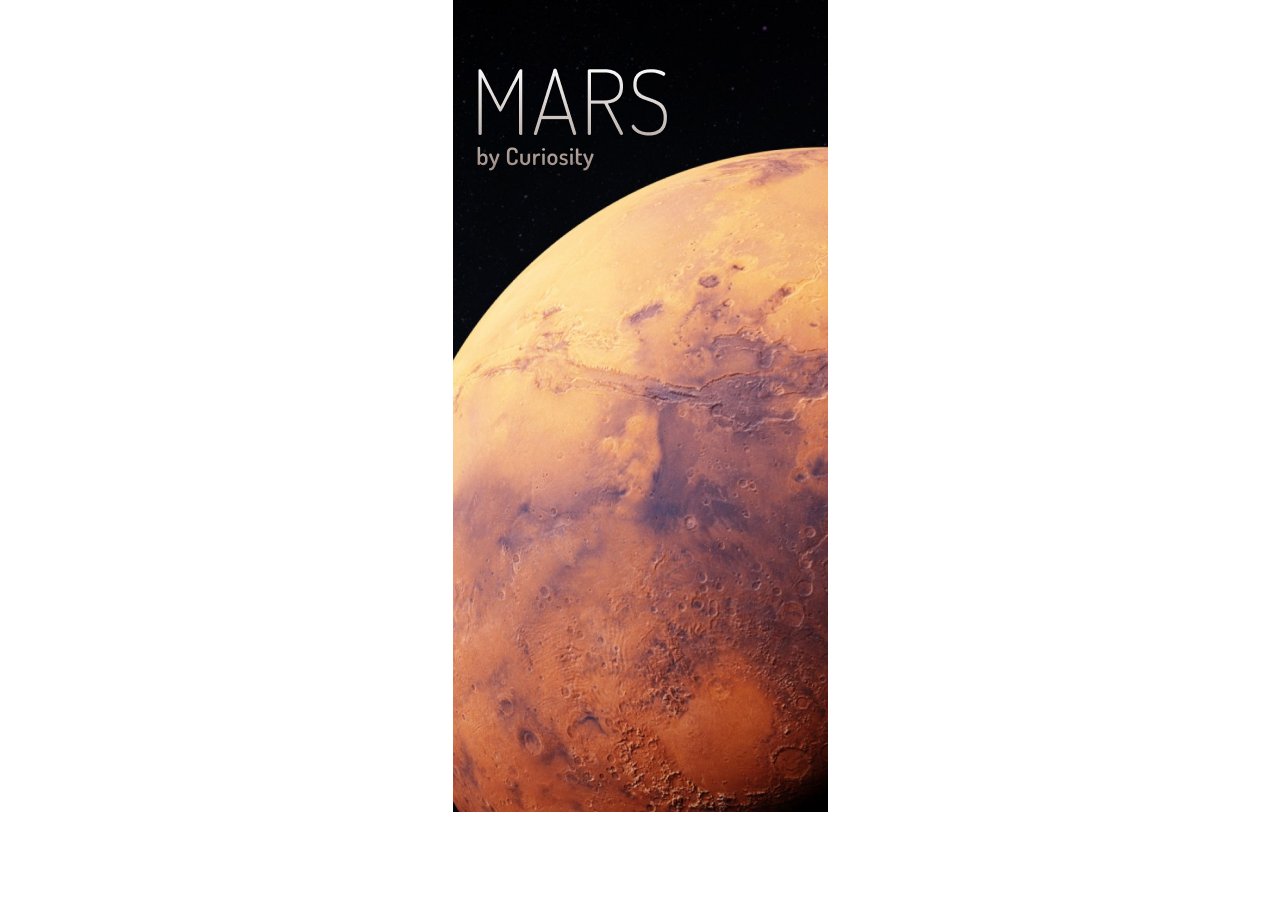
==== commit d69e0e90: "new project" ====
--- a/index.html
+++ b/index.html
@@ -1 +1 @@
-<!doctype html><html lang="ru"><head><meta charset="UTF-8"/><meta http-equiv="X-UA-Compatible" content="IE=edge"/><meta name="viewport" content="width=device-width,initial-scale=1"/><title>Test Salabay V (salabay.v@gmail.com)</title><script defer="defer" src="bundle.js"></script><link href="./styles/main.css" rel="stylesheet"></head><body><header class="header"><div class="header__wrapper wrapper"><a href="#" class="logo"></a><div class="mobile-menu-icon" id="js-mobile-menu-icon"><span class="mobile-menu-icon__line"></span></div><nav class="menu" id="js-menu"><ul class="menu__list"><li class="menu__item"><a href="#" class="menu__link menu__link_active">Бизнес</a></li><li class="menu__item"><a href="#" class="menu__link">О нас</a></li><li class="menu__item"><a href="#" class="menu__link">Цены</a></li><li class="menu__item"><a href="#" class="menu__link">Оформить заказ</a></li></ul></nav></div></header><main><section class="promo"><div class="promo__wrapper wrapper"><h1 class="promo__title"><span class="highlight">Lorem ipsum</span> dolor sit ametconsectetur <span class="highlight">adipiscing</span></h1><div class="promo__content"><p class="promo__text">At vero eos et accusamus et iusto odio dignissimos ducimus!</p><ul class="promo__list"><li class="promo__item">Totam rem aperiam eaque ipsa</li><li class="promo__item">Sit voluptatem accusantium doloremque laudantium</li><li class="promo__item">Sed ut perspiciatis, unde omnis iste natus error</li></ul></div><div class="promo__action"><a href="#" class="promo__button button button_size_small">Заказать</a> <a href="#" class="promo__button button button_size_small button_color_white">Подробнее</a></div></div></section><section class="ordering"><div class="ordering__wrapper wrapper"><h2 class="ordering__title">Оформление <span class="highlight">Заказа</span></h2><p class="ordering__subtitle">Перед заполнением формы ознакомьтесь с нашей схемой работы!</p><ul class="ordering__work-scheme work-scheme"><li class="work-scheme__item work-scheme__item_step_1"><div class="work-scheme__icon"></div><p class="work-scheme__text">Lorem ipsum dolor sit amet</p></li><li class="work-scheme__item work-scheme__item_step_2"><div class="work-scheme__icon"></div><p class="work-scheme__text">Сonsecteturadipiscing elit</p></li><li class="work-scheme__item work-scheme__item_step_3"><div class="work-scheme__icon"></div><p class="work-scheme__text">Sed do eiusmod tempor</p></li><li class="work-scheme__item work-scheme__item_step_4"><div class="work-scheme__icon"></div><p class="work-scheme__text">Esse cillum dolore eu fugiat</p></li><li class="work-scheme__item work-scheme__item_step_5"><div class="work-scheme__icon"></div><p class="work-scheme__text">Excepteur sint occaecat cupidatat non proident</p></li></ul><form class="form"><div class="form__container"><div class="form__item select js-select" tabindex="1"><input class="select__input js-select-input" type="hidden" name="type-system" value=""/><div class="select__button js-select-button">Выберите тип системы</div><ul class="select__list"><li class="select__item js-select-option" data-value="1">Sed ut perspiciatis</li><li class="select__item js-select-option" data-value="2">Nemo enim ipsam Nemo enim ipsam Nemo enim ipsam Nemo enim ipsam</li><li class="select__item js-select-option" data-value="3">Et harum quidemm</li><li class="select__item js-select-option" data-value="4">Temporibus autem</li><li class="select__item js-select-option" data-value="5">Itaque earum rerum</li></ul></div><input class="form__item input" type="email" placeholder="Ваш e-mail" name="email"/> <input class="form__item input" placeholder="Ваше имя" name="name"/><div class="form__item form__input-range input-range js-input-range"><p class="input-range__text">Sed ut perspiciatis, unde omnis iste natus</p><div class="input-range__value js-input-range-value" min="0" max="100">75%</div><input class="input-range__line js-input-range-line" type="range" name="percent" value="75"/></div><div class="form__item input-file"><label for="input-file" class="input-file__label"><span class="input-file__icon"></span> Прикрепить файл</label> <input id="input-file" type="file" name="file"/></div></div><input type="submit" class="form__button button button_size_medium" value="Отправить"/></form></div></section></main><footer class="footer"><div class="footer__wrapper wrapper"><p class="footer__item copyright">© 2018 «LOREMIPSUM.NET» Все права защищены.</p><ul class="footer__item payments"><li class="payments__item payments_qiwiwallet"><span class="payments__icon"></span><p class="payments__name">Qiwi wallet</p></li><li class="payments__item payments_yandexmoney"><span class="payments__icon"></span><p class="payments__name">Yandex Money</p></li><li class="payments__item payments_webmoney"><span class="payments__icon"></span><p class="payments__name">Web Money</p></li></ul><ul class="footer__item contacts"><li class="contacts__item contacts_email"><a href="#" class="contacts__link"><span class="contacts__icon"></span><p class="contacts__name">info@ipsum228.com</p></a></li><li class="contacts__item contacts_vk"><a href="#" class="contacts__link"><span class="contacts__icon"></span><p class="contacts__name">Мы вконтакте</p></a></li></ul></div></footer></body></html>+<!doctype html><html lang="en"><head><meta charset="utf-8"/><meta name="viewport" content="width=device-width,initial-scale=1"/><title>React App</title><script defer="defer" src="/static/js/main.bbd20001.js"></script><link href="/static/css/main.d8338fbb.css" rel="stylesheet"></head><body><noscript>You need to enable JavaScript to run this app.</noscript><div id="root"></div></body></html>--- a/static/css/main.d8338fbb.css
+++ b/static/css/main.d8338fbb.css
@@ -0,0 +1,2 @@
+@import url(https://fonts.googleapis.com/css2?family=Dosis:wght@400;600&display=swap);*,:after,:before{box-sizing:border-box}ol[class],ul[class]{padding:0}blockquote,body,dd,dl,figcaption,figure,h1,h2,h3,h4,li,ol[class],p,ul[class]{margin:0}body{font-family:Dosis,sans-serif;font-size:13px}ol[class],ul[class]{list-style:none}a:not([class]){-webkit-text-decoration-skip:ink;text-decoration-skip-ink:auto}img{display:block;max-width:100%}article>*+*{margin-top:1em}button,input,select,textarea{font:inherit}.title{font-size:18px;font-weight:600;line-height:22px;text-align:center}.title_color_white{color:#fff}.subtitle{font-size:13px;font-weight:400;line-height:22px;text-align:center}.subtitle_color_white{color:#fff}.back-button{background-image:url(/static/media/back.e00b6b0c8491eca616f1.svg);cursor:pointer;display:block;height:30px;position:absolute;top:26px;width:30px}.back-button_color_white{background-image:url(/static/media/back_color_white.fabe0ff33fcbc0374529.svg)}.share-button{background-image:url(/static/media/share.bf247a77baec6c03ed06.svg);background-size:cover;cursor:pointer;display:block;height:24px;position:absolute;right:16px;top:26px;width:24px}.splash-screen{background-image:url(/static/media/Splash.6dde2ec32871e2e49fd3.png);cursor:pointer;height:100%}.select{display:flex;flex-direction:column;position:relative}.select__title{font-size:14px;font-style:normal;font-weight:400;letter-spacing:.28px;line-height:normal;margin-bottom:5px}.select__container{position:relative}.select__list{border:none;border-radius:10px;cursor:pointer;height:60px;opacity:0;position:absolute;top:0;width:100%}.select__button{background-color:#eee7df;border-radius:10px;font-size:18px;font-weight:400;height:60px;letter-spacing:.36px;line-height:normal;overflow:hidden;padding:20px 40px 20px 15px;position:relative;text-align:left;text-overflow:ellipsis;white-space:nowrap;width:100%}.select__button:after{background-image:url(/static/media/dropdown.7646d4b13251389eadf2.svg);content:"";display:inline-block;height:24px;position:absolute;right:13px;width:24px}.date{display:flex;flex-direction:column;margin-bottom:16px}.date__title{font-size:14px;font-style:normal;font-weight:400;letter-spacing:.28px;line-height:normal;margin-bottom:5px}.date__container{position:relative}.date__input{border:none;border-radius:10px;height:60px;opacity:0;position:absolute;top:0;width:100%}.date__input::-webkit-calendar-picker-indicator{bottom:0;cursor:pointer;display:block;height:100%;left:0;position:absolute;right:0;top:0;width:100%}.date__button{background-color:#eee7df;border-radius:10px;font-size:18px;font-weight:400;height:60px;letter-spacing:.36px;line-height:normal;padding:20px 15px;position:relative;text-align:left;width:100%}.date__button:after{background-image:url(/static/media/Calendar.56b67900ab0430f621be.svg);background-size:cover;content:"";display:inline-block;height:20px;position:absolute;right:15px;width:18px}.form-screen{align-items:center;background:url(/static/media/background.b6c5934e38bea035b04d.png) bottom;display:flex;flex-direction:column;height:100%;justify-content:space-between;padding:24px 24px 260px}.form-screen__title{margin-bottom:30px}.form{display:flex;flex-direction:column;width:100%}.form__button{background-color:#bf2e0e;border:none;border-radius:10px;box-shadow:0 4px 14px 0 #bf2e0e33;color:#fff;cursor:pointer;font-size:18px;font-weight:600;height:60px;letter-spacing:.02em;line-height:23px;margin-top:24px;text-align:center}.form__select{margin-bottom:19px}.photos-screen{background:#dccebe;min-height:100%;padding:16px;position:relative}.images-list{display:flex;flex-wrap:wrap;gap:8px;padding:16px 0 30px}.images-list__item{border-radius:10px;cursor:pointer;height:109px;object-fit:cover;width:109px}.photo-item-screen{background:#000;min-height:100%;padding:16px;position:relative}.photo-item-screen__content{border-radius:10px;margin:16px 0 30px;overflow:hidden}.Wrapper{height:100vh;margin:0 auto;max-height:812px;overflow-y:scroll;width:375px}
+/*# sourceMappingURL=main.d8338fbb.css.map*/